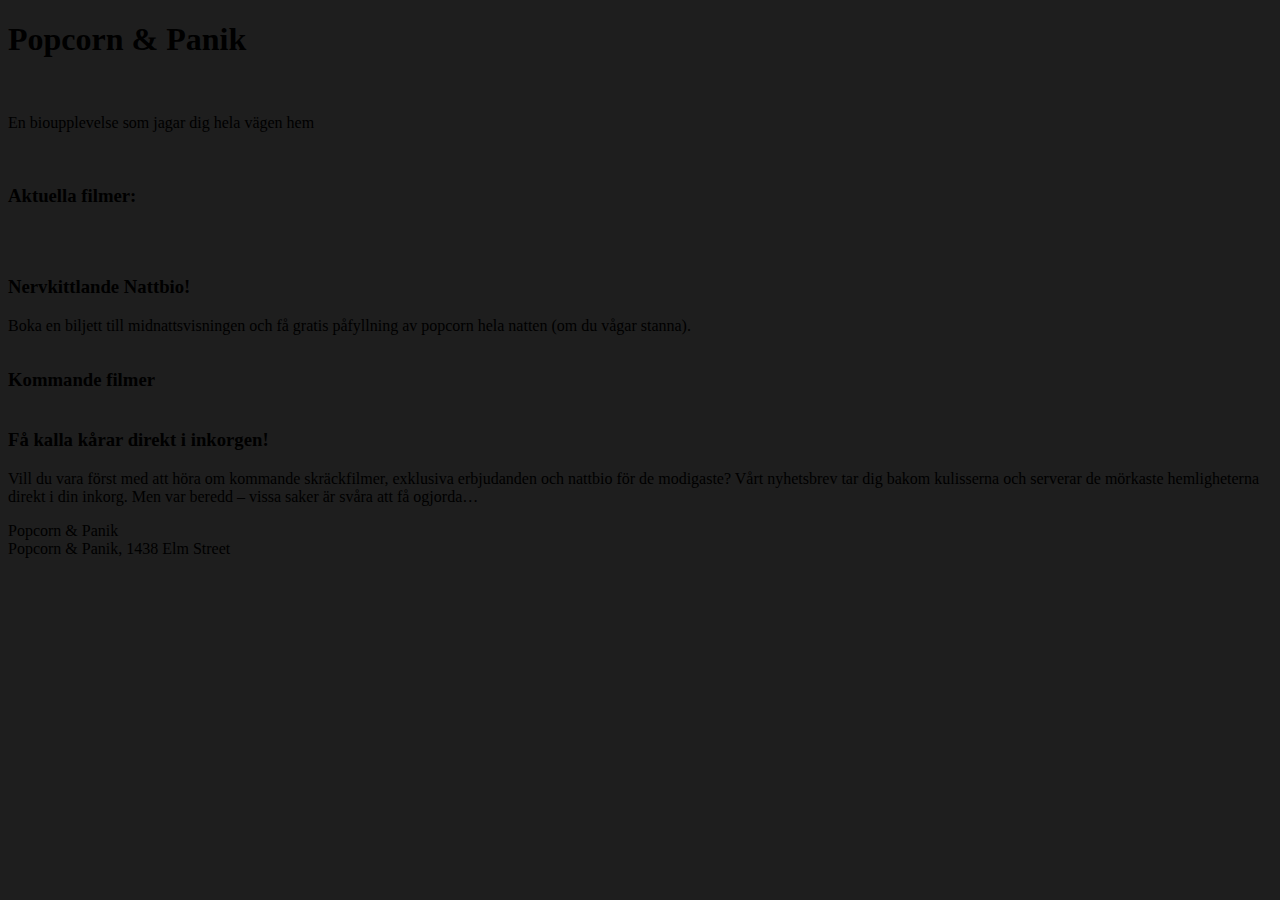
==== index.html @ 7ae0981b "added textcontent and adjusted media queries" ====
<!DOCTYPE html>
<html lang="sv">

<head>
  <meta charset="UTF-8">
  <meta name="viewport" content="width=device-width, initial-scale=1.0">
  <title>Popcorn & Panik</title>
  <link rel="stylesheet" href="styles.css">
</head>

<body>
    
    <!-- Hero container -->
    <header>
        <div class="hero">
            <h1 class="heroTitle">Popcorn & Panik</h1>
            <img src="" alt="" class="heroImage">
            <div class="heroTextContainer">
                <p class="heroText">En bioupplevelse 
                    som jagar dig 
                    hela vägen 
                    hem</p>
                <img src="" alt="" class="heroLogo">
            </div>
        </div>
    </header>

    <!-- Main page content -->
    
    <main class="pageContent"> 

        <!--Aktuella filmer conatiner -->
        <section class="currentMovies">
            <div class="currentMoviesHeaderContainer">
                <h3 class="currentMoviesHeader">Aktuella filmer:</h3>
            </div>
            <div class="currentMoviesContainer">
                <div></div>
                <div></div>
            </div>
        </section>

        <!-- Erbjudande container -->

        <section class="offer">
            <div class ="offerHeaderContainer">
                <h3 class="offerHeader">Nervkittlande Nattbio!</h3>
                <p class="offerText">Boka en biljett till midnattsvisningen och få gratis påfyllning av popcorn hela natten (om du vågar stanna).</p>
            </div>
        </section>

        <!--Kommande filmer container-->

        <section class="upcomingMovies">
            <div class="upcomingMoviesHeaderContainer">
                <h3 class="upcomingMoviesHeader">Kommande filmer</h3>
            </div>
            <div class="upcomingMoviesContainer">
                <div></div>
                <div></div>
            </div>
        </section>

        <!--Nyhetsbrev container-->
        <section class="newsletter">
            <div class="newsletterHeaderContainer">
                <h3 class="newsletterHeader">Få kalla kårar direkt i inkorgen!</h3>
                <p class="newsletterText">Vill du vara först med att höra om kommande skräckfilmer, exklusiva erbjudanden och nattbio för de modigaste? Vårt nyhetsbrev tar dig bakom kulisserna och serverar de mörkaste hemligheterna direkt i din inkorg. 
                    Men var beredd – vissa saker är svåra att få ogjorda…</p>
            </div>
        </section>

    </main>

    <!-- Footer section-->

    <footer>
        <div class="footerTextContainer">
            <div class="footerText">Popcorn & Panik</div>
            <div class="footerAdress">Popcorn & Panik, 1438 Elm Street</div>
        </div>

        <div class="footerLogoContainer">
            <img src="" alt="" class="footerLogo">
        </div>
    </footer>

</body>
</html>
---- styles.css ----
/* Color variables */
:root {
    --boneWhite: #FFFDFB;
    --midnightBlack: #1E1E1E;
    --bloodRed: #B30100;
    --graveyardGreen: #3A4A37;
    --painfulPurple: #4D196D;
}

/* Font face links */
@font-face {
    font-family: 'Special Elite';
    src: url(assets/Special_Elite/SpecialElite-Regular.ttf);
    font-weight: 400; 
}

@font-face {
    font-family: 'Ghastly Panic';
    src: url(assets/ghastly_panic/GhastlyPanic.ttf);
    font-weight: 400;
}

@font-face {
    font-family: 'Nunito Sans';
    src: url(assets/Nunito_Sans/NunitoSans-VariableFont_YTLC,opsz,wdth,wght.ttf);
}

/* Basic styling  */

* {
    box-sizing: border-box;
    background-color: var(--midnightBlack);
}

body {
    font-size: 16px;
}



.currentMoviesContainer {
    display: grid;
    grid-template-columns: repeat(2, 1fr);
    gap: 1rem;
    padding: 1rem;
}

.upcomingMoviesContainer {
    display: grid;
    grid-template-columns: repeat(2, 1fr);
    gap: 1 rem;
    padding: 1 rem;
}

.footer {
    .footer {
        display: flex;
        justify-content: center;
        align-items: center;
      }
}

/* media queries */

@media (min-width: 30rem) {
   .pageContent {
   display: grid;
   grid-template-columns: repeat(2, 1 fr);
   gap: 2 rem;
   }
}

@media (min-width: 48rem) { /* Equivalent to 768px */
    /* Styles for tablets */
}

@media (min-width: 64rem) { /* Equivalent to 1024px */
    /* Styles for desktops */
}
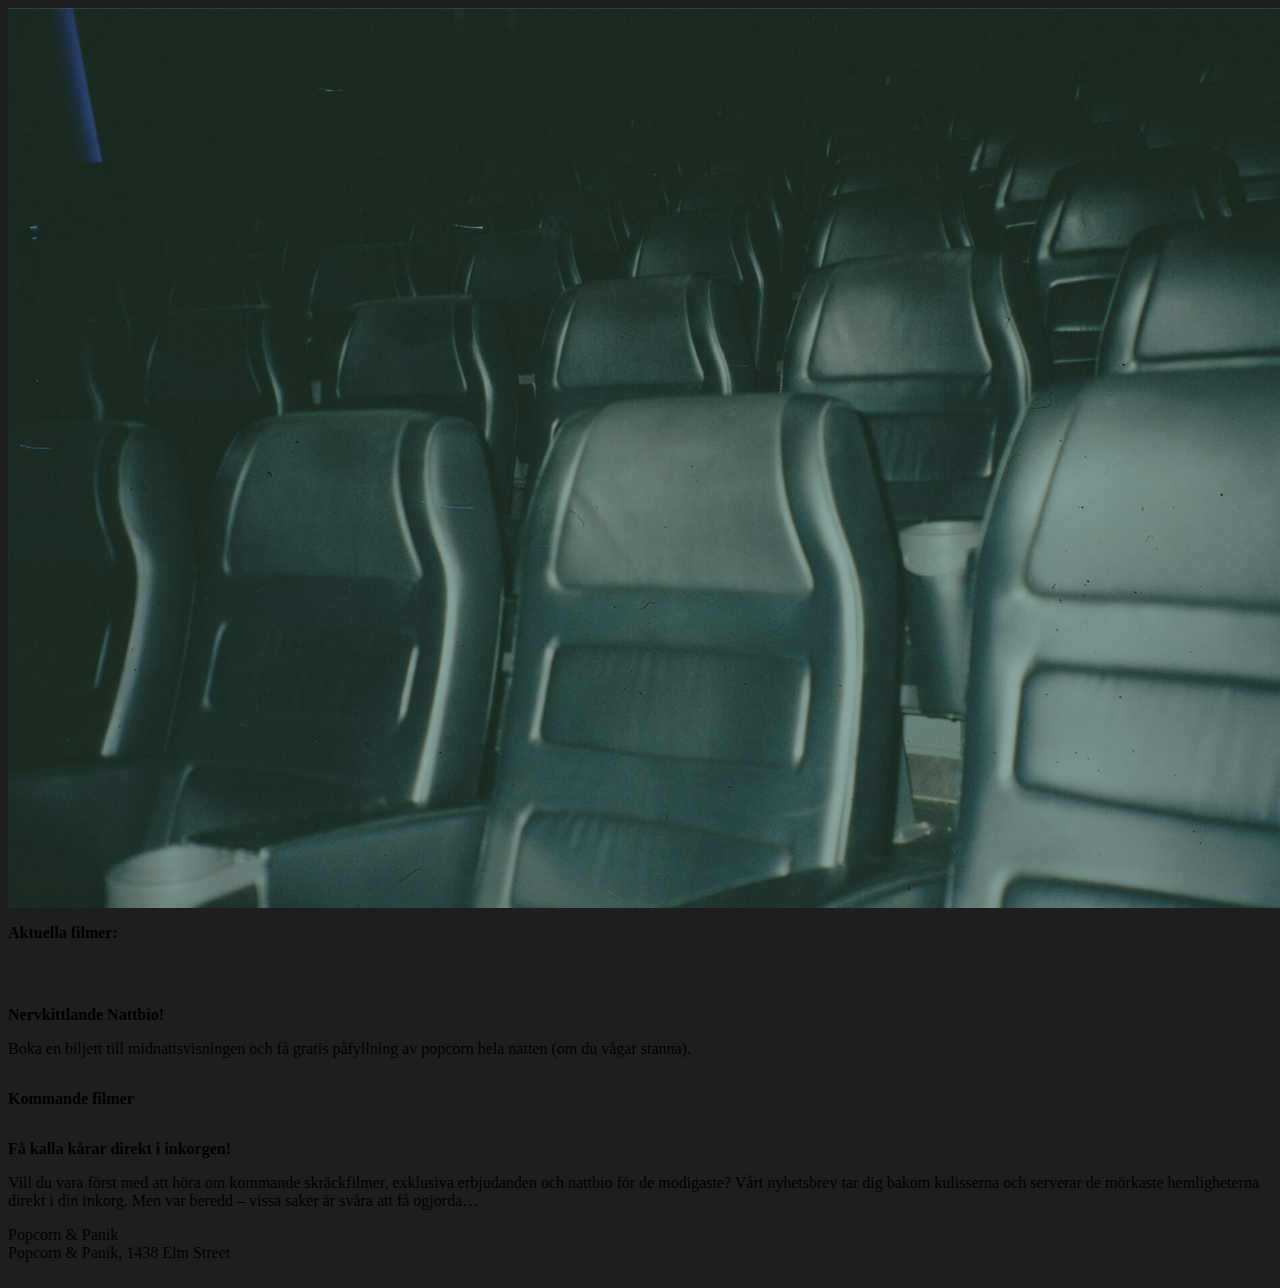
==== commit f2262e4f: "added font and icon files, adjusted color variables and added fontface" ====
--- a/index.html
+++ b/index.html
@@ -14,7 +14,7 @@
     <header>
         <div class="hero">
             <h1 class="heroTitle">Popcorn & Panik</h1>
-            <img src="" alt="" class="heroImage">
+            <img src="assets/images/heroStartPageLarge.jpg" alt="" class="heroImage">
             <div class="heroTextContainer">
                 <p class="heroText">En bioupplevelse 
                     som jagar dig 
--- a/styles.css
+++ b/styles.css
@@ -10,19 +10,19 @@
 /* Font face links */
 @font-face {
     font-family: 'Special Elite';
-    src: url(assets/Special_Elite/SpecialElite-Regular.ttf);
+    src: url(aassets/fonts/Special_Elite/SpecialElite-Regular.ttf);
     font-weight: 400; 
 }
 
 @font-face {
     font-family: 'Ghastly Panic';
-    src: url(assets/ghastly_panic/GhastlyPanic.ttf);
+    src: url(assets/fonts/ghastly_panic/GhastlyPanic.ttf);
     font-weight: 400;
 }
 
 @font-face {
     font-family: 'Nunito Sans';
-    src: url(assets/Nunito_Sans/NunitoSans-VariableFont_YTLC,opsz,wdth,wght.ttf);
+    src: url(assets/fonts/Nunito_Sans/NunitoSans-VariableFont_YTLC,opsz,wdth,wght.ttf);
 }
 
 /* Basic styling  */
@@ -30,12 +30,39 @@
 * {
     box-sizing: border-box;
     background-color: var(--midnightBlack);
-}
-
-body {
     font-size: 16px;
 }
 
+/* body {
+    font-size: 16px;
+} */
+
+/* Hero styling */
+
+.hero {
+    position: relative;
+    width: 100vw;
+    height: 100vh;
+    overflow: hidden;
+ }
+
+.heroTitle {
+    font-family: 'Ghastly Panic';
+    font-size: clamp(96px, 10vw + 40px, 248px);
+    color: var(--bloodRed);
+    font-weight: lighter;
+    text-align: center;
+}
+
+.heroImage {
+    position: absolute;
+    top: 50%;
+    left: 50%;
+    width: 100%;
+    height: 100%;
+    object-fit: cover;
+    transform: translate(-50%, -50%);
+ }
 
 
 .currentMoviesContainer {
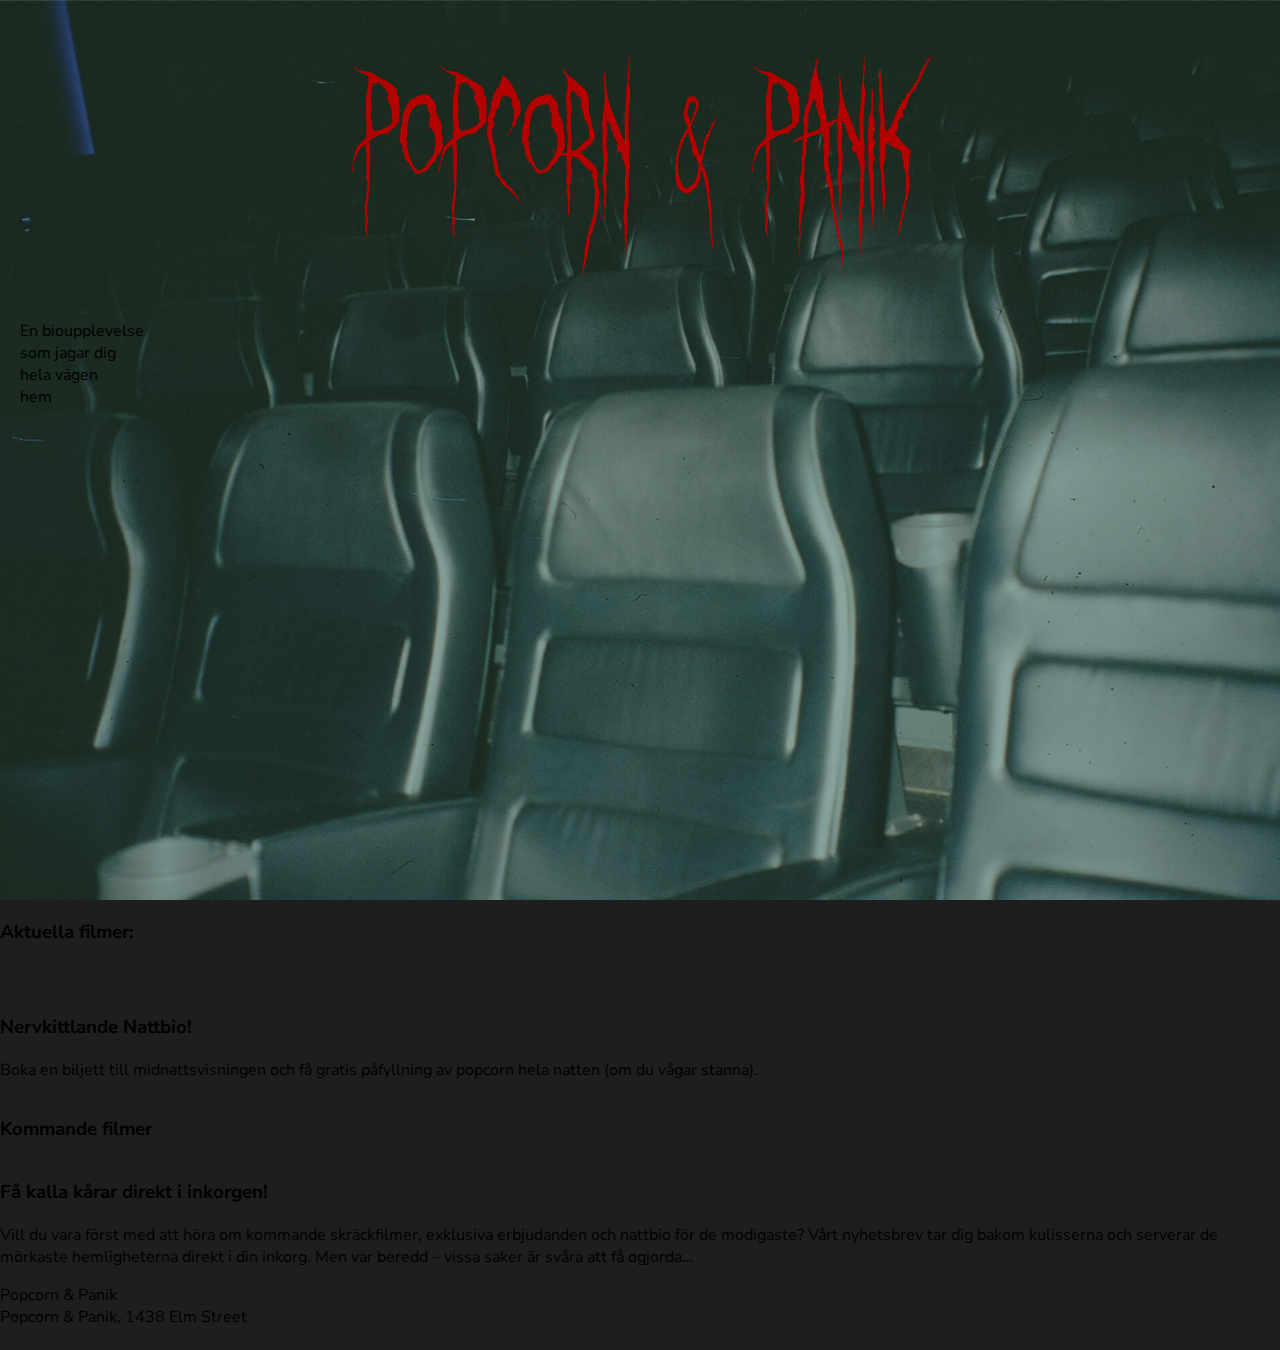
==== commit 509c0796: "attemted fix for background image" ====
--- a/index.html
+++ b/index.html
@@ -11,19 +11,17 @@
 <body>
     
     <!-- Hero container -->
-    <header>
-        <div class="hero">
-            <h1 class="heroTitle">Popcorn & Panik</h1>
-            <img src="assets/images/heroStartPageLarge.jpg" alt="" class="heroImage">
-            <div class="heroTextContainer">
-                <p class="heroText">En bioupplevelse 
-                    som jagar dig 
-                    hela vägen 
-                    hem</p>
-                <img src="" alt="" class="heroLogo">
-            </div>
+
+    <header class="hero">
+        <h1 class="heroTitle">Popcorn & Panik</h1>
+        <div class="heroText">
+            En bioupplevelse <br>
+            som jagar dig <br>
+            hela vägen <br>
+            hem
         </div>
     </header>
+
 
     <!-- Main page content -->
     
--- a/styles.css
+++ b/styles.css
@@ -29,40 +29,47 @@
 
 * {
     box-sizing: border-box;
-    background-color: var(--midnightBlack);
-    font-size: 16px;
+    /* font-size: 16px; */
 }
 
-/* body {
-    font-size: 16px;
-} */
+body {
+    margin: 0;
+    padding: 0;
+    background-color: var(--midnightBlack);
+    font-family: 'Nunito Sans';
+}
 
 /* Hero styling */
+.hero {
+    position: relative; /* Ensures child elements can be positioned absolutely */
+    width: 100%; /* Full width of the viewport */
+    height: 100vh; /* Full height of the viewport */
+    background-image: url('/assets/images/heroStartPageLarge.jpg'); /* hero image */
+    background-size: cover; /* Scale the image to cover the container */
+    background-position: center; /* Center the image */
+}
 
-.hero {
-    position: relative;
-    width: 100vw;
-    height: 100vh;
-    overflow: hidden;
- }
-
+/* Hero title styling */
 .heroTitle {
-    font-family: 'Ghastly Panic';
+    font-family: 'Ghastly Panic'; /* Your custom font */
     font-size: clamp(96px, 10vw + 40px, 248px);
     color: var(--bloodRed);
     font-weight: lighter;
-    text-align: center;
+    text-align: center; /* Center-align text */
+    margin: 0; /* Remove default margin */
+    padding: 0; /* Remove default padding */
+    position: relative;
+    top: 40px;
 }
 
-.heroImage {
-    position: absolute;
-    top: 50%;
-    left: 50%;
-    width: 100%;
-    height: 100%;
-    object-fit: cover;
-    transform: translate(-50%, -50%);
- }
+.heroText {
+    position: relative;
+    top: 80px;
+    left: 20px;
+}
+
+
+/* Main content */
 
 
 .currentMoviesContainer {
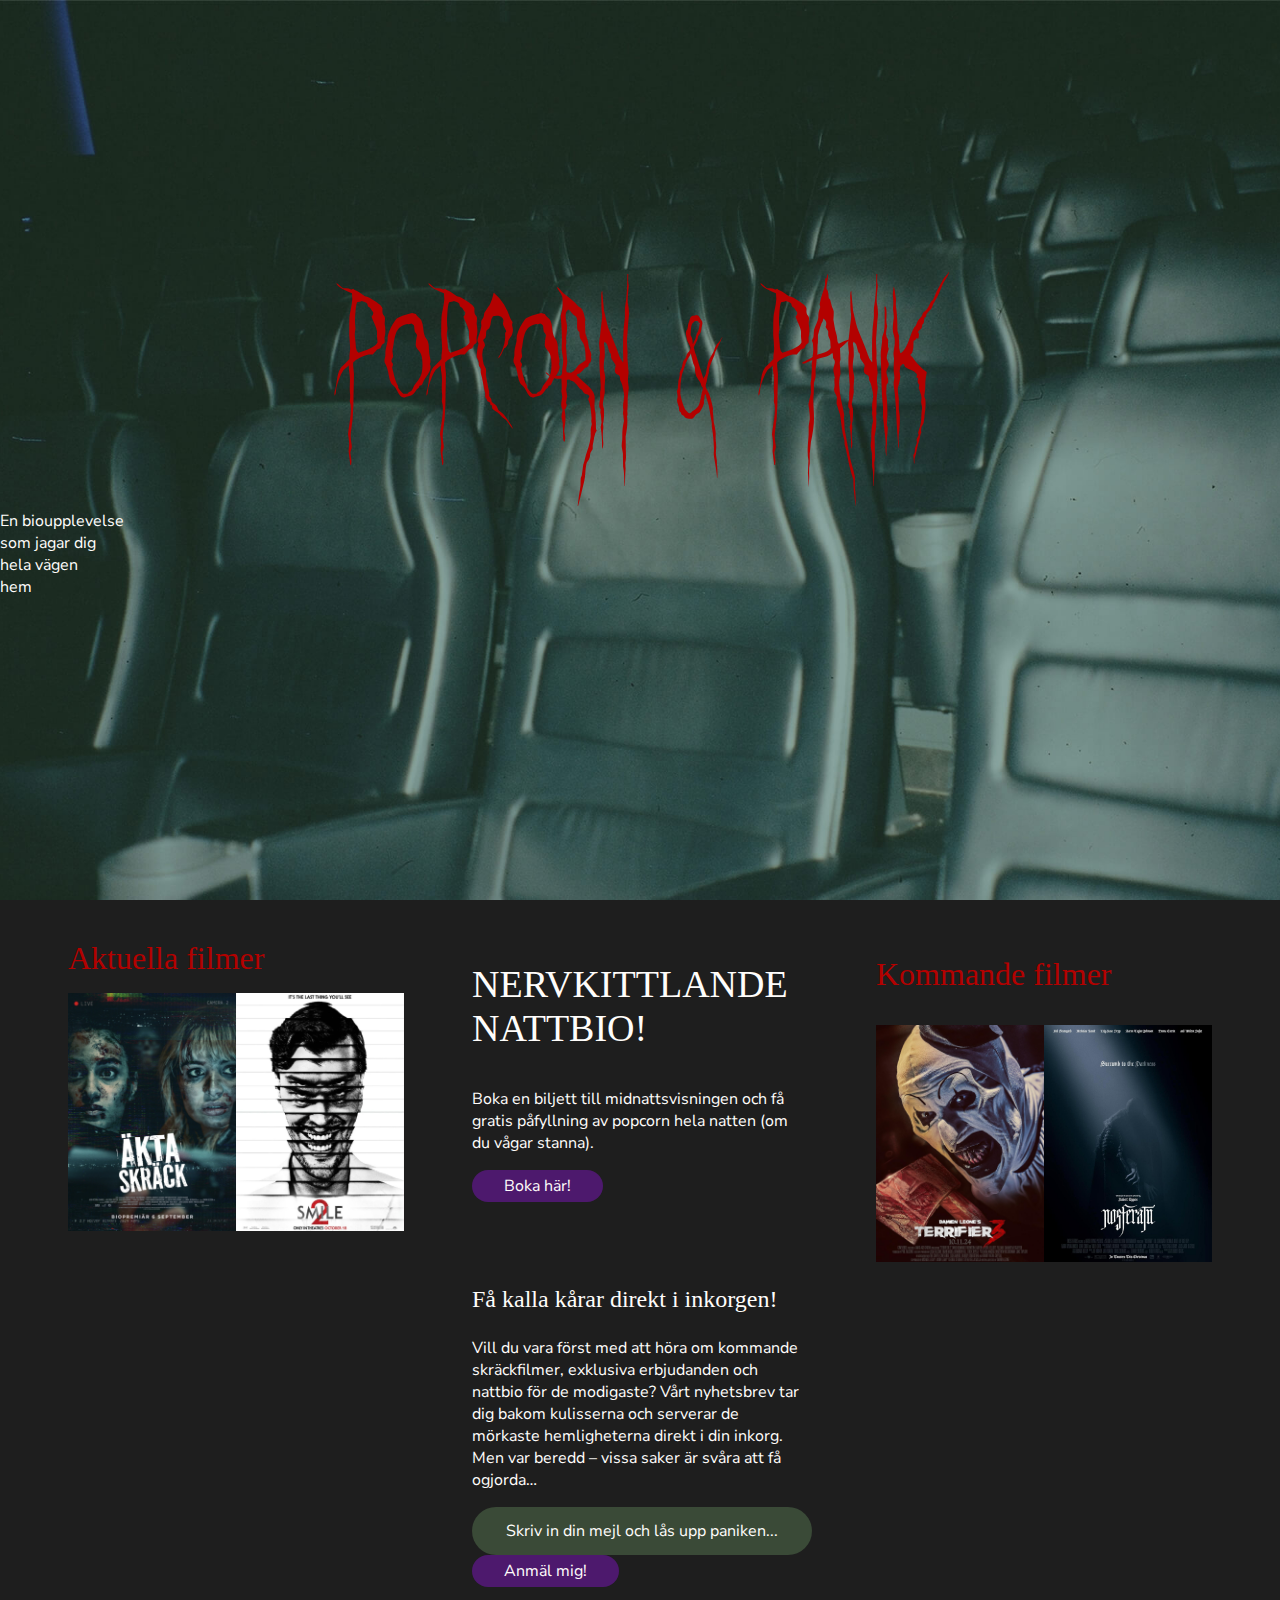
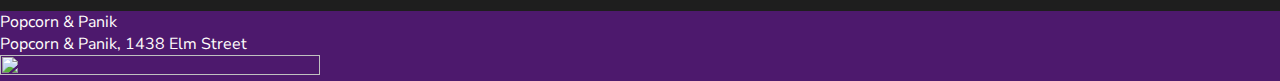
==== commit f3ee553d: "added pictures text content, styled buttons and applied flexbox" ====
--- a/index.html
+++ b/index.html
@@ -29,43 +29,40 @@
 
         <!--Aktuella filmer conatiner -->
         <section class="currentMovies">
-            <div class="currentMoviesHeaderContainer">
-                <h3 class="currentMoviesHeader">Aktuella filmer:</h3>
-            </div>
+            <h3 class="currentMoviesHeader">Aktuella filmer</h3>
             <div class="currentMoviesContainer">
-                <div></div>
-                <div></div>
+                <img src="assets/images/currentMovie1.jpg" alt="">
+                <img src="assets/images/currentMovie2.jpg" alt="">
             </div>
         </section>
 
         <!-- Erbjudande container -->
 
-        <section class="offer">
-            <div class ="offerHeaderContainer">
+        <section class="offerContainer">
                 <h3 class="offerHeader">Nervkittlande Nattbio!</h3>
                 <p class="offerText">Boka en biljett till midnattsvisningen och få gratis påfyllning av popcorn hela natten (om du vågar stanna).</p>
-            </div>
+                <a class="button">Boka här!</a>
         </section>
 
         <!--Kommande filmer container-->
 
         <section class="upcomingMovies">
-            <div class="upcomingMoviesHeaderContainer">
-                <h3 class="upcomingMoviesHeader">Kommande filmer</h3>
-            </div>
+            <h3 class="upcomingMoviesHeader">Kommande filmer</h3>
             <div class="upcomingMoviesContainer">
-                <div></div>
-                <div></div>
+                <img src="/assets/images/upcoming1.jpg" alt="Filmaffisch för Terrifier 3 med en skrämmande clown med vassa tänder, vit ansiktsmålning och intensiva ögon. Han håller ett blodigt vapen.">
+                <img src="/assets/images/upcoming2.jpg" alt="Filmaffisch för Nosferatu med en mörk och dimmig bakgrund. En mystisk gestalt i en svart mantel sträcker ut en benig hand. Texten 'Succumb to the Darkness' och titeln i gotisk stil skapar en kuslig och ödesmättad stämning.">
             </div>
         </section>
 
         <!--Nyhetsbrev container-->
         <section class="newsletter">
-            <div class="newsletterHeaderContainer">
+            <form>
                 <h3 class="newsletterHeader">Få kalla kårar direkt i inkorgen!</h3>
                 <p class="newsletterText">Vill du vara först med att höra om kommande skräckfilmer, exklusiva erbjudanden och nattbio för de modigaste? Vårt nyhetsbrev tar dig bakom kulisserna och serverar de mörkaste hemligheterna direkt i din inkorg. 
-                    Men var beredd – vissa saker är svåra att få ogjorda…</p>
-            </div>
+                        Men var beredd – vissa saker är svåra att få ogjorda…</p>
+                <input type="email" name="email" class="newsletterInput" placeholder="Skriv in din mejl och lås upp paniken..."> <br>
+                <a class="button">Anmäl mig!</a>
+            </form>
         </section>
 
     </main>
@@ -73,11 +70,8 @@
     <!-- Footer section-->
 
     <footer>
-        <div class="footerTextContainer">
-            <div class="footerText">Popcorn & Panik</div>
-            <div class="footerAdress">Popcorn & Panik, 1438 Elm Street</div>
-        </div>
-
+        <div class="footerText">Popcorn & Panik</div>
+        <div class="footerAdress">Popcorn & Panik, 1438 Elm Street</div>
         <div class="footerLogoContainer">
             <img src="" alt="" class="footerLogo">
         </div>
--- a/styles.css
+++ b/styles.css
@@ -35,44 +35,116 @@
 body {
     margin: 0;
     padding: 0;
-    background-color: var(--midnightBlack);
+    background-color: var(--painfulPurple);
+    color: var(--boneWhite);
     font-family: 'Nunito Sans';
 }
 
 /* Hero styling */
+
 .hero {
     position: relative; /* Ensures child elements can be positioned absolutely */
     width: 100%; /* Full width of the viewport */
-    height: 100vh; /* Full height of the viewport */
+    /*height: 50vh; /* Full height of the viewport */
     background-image: url('/assets/images/heroStartPageLarge.jpg'); /* hero image */
     background-size: cover; /* Scale the image to cover the container */
     background-position: center; /* Center the image */
-}
-
-/* Hero title styling */
+    margin: 0;
+    padding: 0;
+    height: calc(100vw * 9 / 16);
+}
+
 .heroTitle {
-    font-family: 'Ghastly Panic'; /* Your custom font */
-    font-size: clamp(96px, 10vw + 40px, 248px);
+    font-family: 'Ghastly Panic';
+    font-weight: lighter;
+    font-size: clamp(84px, 10vw + 50px, 248px);
     color: var(--bloodRed);
-    font-weight: lighter;
-    text-align: center; /* Center-align text */
+    text-align: center;
     margin: 0; /* Remove default margin */
-    padding: 0; /* Remove default padding */
-    position: relative;
-    top: 40px;
-}
-
-.heroText {
-    position: relative;
-    top: 80px;
-    left: 20px;
-}
-
+    padding: 20% 0 0 0; /* Remove default padding */
+}
 
 /* Main content */
 
-
-.currentMoviesContainer {
+main {
+    background-color: var(--midnightBlack);
+    padding: 1.5rem 0 1.5rem 0;
+    display: flex;
+    flex-direction: row;
+    flex-wrap: wrap;
+    justify-content: space-evenly;
+    
+}
+
+section {
+    width: 21rem;
+    height: auto;
+    box-sizing: border-box;
+}
+
+h3 {
+    font-family: 'Special Elite';
+    font-weight: 300;
+}
+
+img {
+    width: 50%;
+    height: 50%;
+}
+
+/* Current Movies styling */
+
+.currentMoviesHeader {
+    color: var(--bloodRed);
+    font-size: 2rem;
+    margin: 0;
+    padding: 1rem 0 1rem 0;
+}
+
+.currentMoviesContainer, .upcomingMoviesContainer {
+    display: flex;
+    justify-content: space-evenly;
+}
+
+/* Offer styling */
+
+.offerHeader {
+    font-size: 2.375rem;
+    text-transform: uppercase;
+}
+
+/* Upcoming Movies styling */
+
+.upcomingMoviesHeader {
+    color: var(--bloodRed);
+    font-size: 2rem;
+}
+
+/* Newsletter styling */
+
+
+.newsletterHeader {
+    font-size: 1.5rem;
+}
+
+.newsletterInput {
+    border-radius: 1.5rem;
+    background-color: var(--graveyardGreen);
+    width: 21.25rem;
+    height: 3rem;
+    border: none;
+    text-align: center;
+    font-family: 'Nunito Sans';
+    font-size: 1rem;
+    color: #FFF !important;
+}
+
+.newsletterInput::placeholder{
+    color: var(--boneWhite);
+}
+
+
+/* .currentMoviesContainer {
     display: grid;
     grid-template-columns: repeat(2, 1fr);
     gap: 1rem;
@@ -84,31 +156,62 @@
     grid-template-columns: repeat(2, 1fr);
     gap: 1 rem;
     padding: 1 rem;
-}
-
-.footer {
-    .footer {
-        display: flex;
-        justify-content: center;
-        align-items: center;
-      }
+} */
+
+/* Button styling */
+
+.button {
+    background-color: var(--painfulPurple);
+    color: var(--boneWhite);
+    border-radius: 25px;
+    height: 2rem;
+    width: auto;
+    padding: 0.5rem 2rem;
+    border: none;
+    display: inline-flex;
+    justify-content: center;
+    align-items: center;
+    gap: 10px;
+    font-size: 1rem;
+    line-height: normal;
+}
+
+.button:hover {
+    background-color: var(--boneWhite);
+    color: var(--midnightBlack);
+}
+
+.button:visited {
+    background-color: var(--graveyardGreen);
+}
+
+/* Footer styling */
+
+footer {
+    background-color: var(--painfulPurple);
 }
 
 /* media queries */
 
 @media (min-width: 30rem) {
-   .pageContent {
+   /* .pageContent {
    display: grid;
    grid-template-columns: repeat(2, 1 fr);
-   gap: 2 rem;
+   gap: 2 rem; */
    }
-}
-
-@media (min-width: 48rem) { /* Equivalent to 768px */
-    /* Styles for tablets */
-}
+
+@media (min-width: 768px) {
+    .hero {
+      height: 100vh; /* Fullscreen for larger screens */
+    }
+  }
 
 @media (min-width: 64rem) { /* Equivalent to 1024px */
-    /* Styles for desktops */
-}
-
+    .hero {
+        height: 100vh; /* Fullscreen for larger screens */
+      }
+}
+
+
+
+
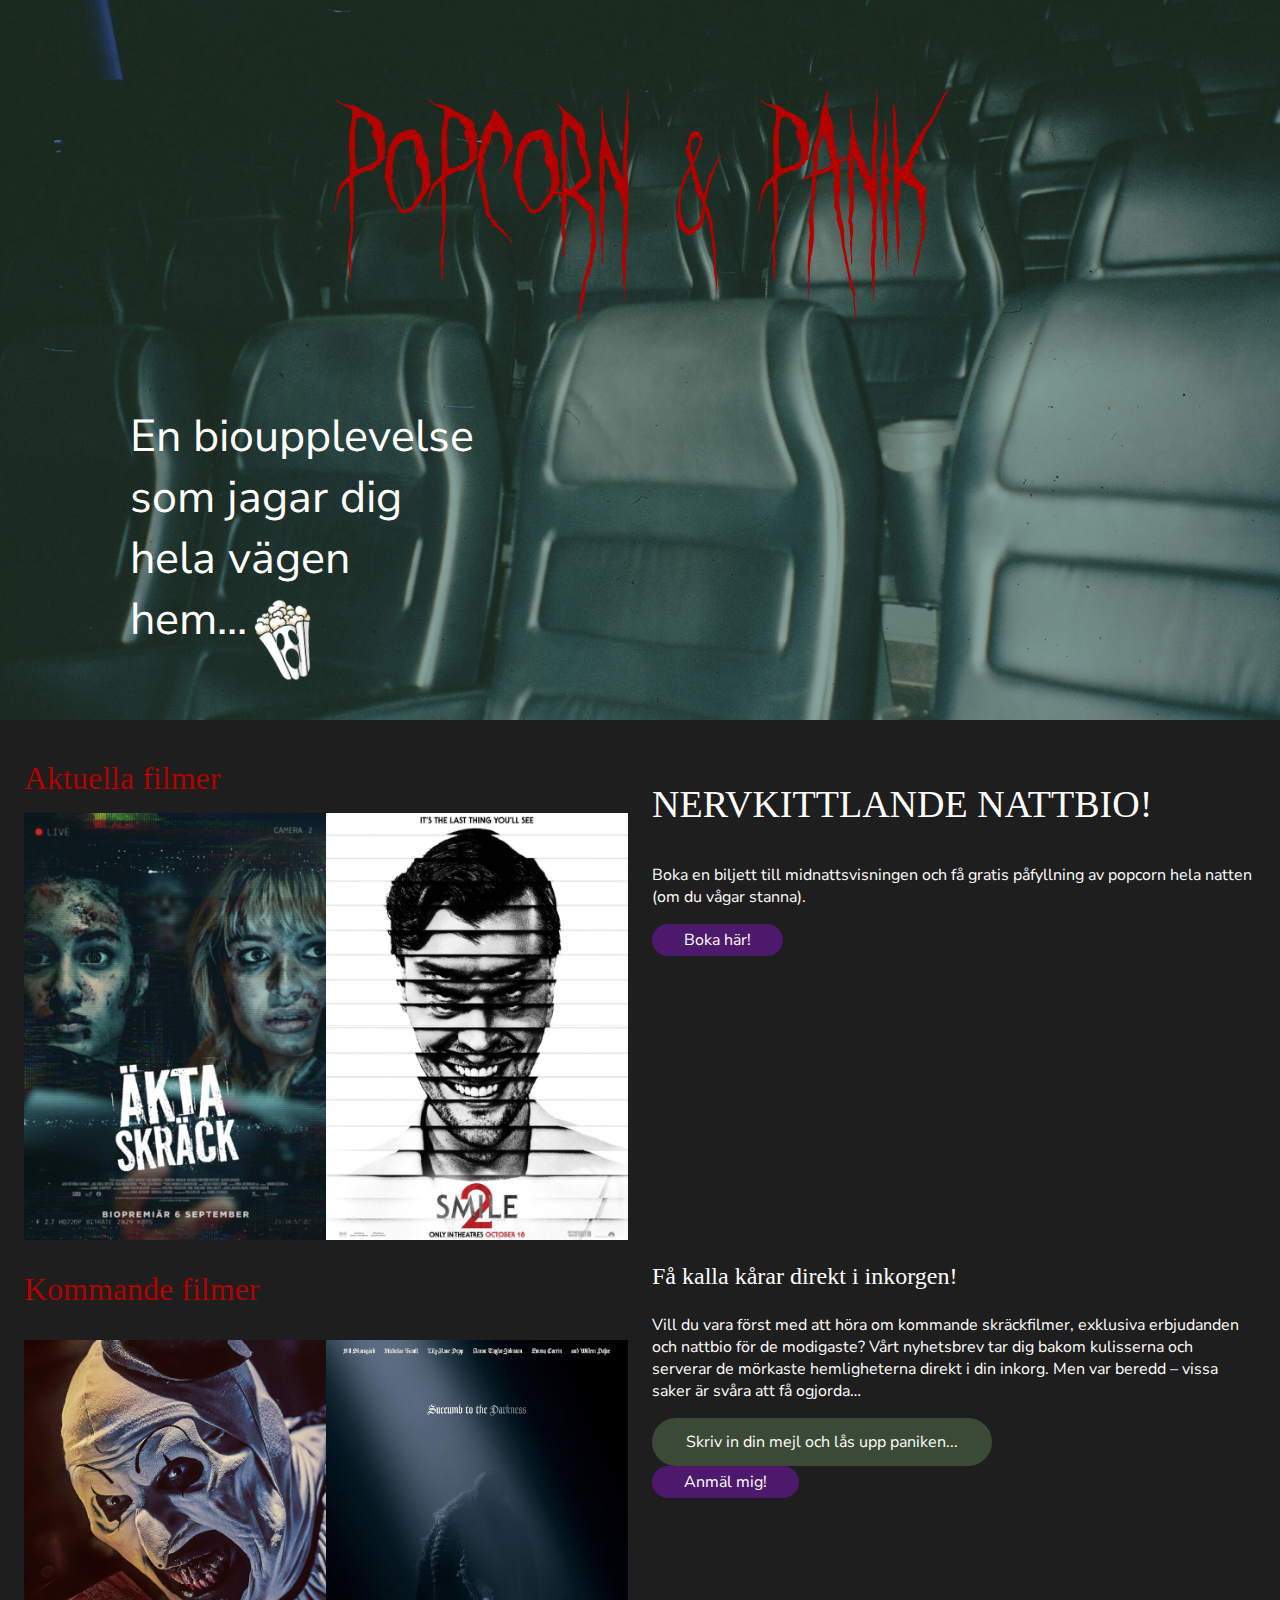
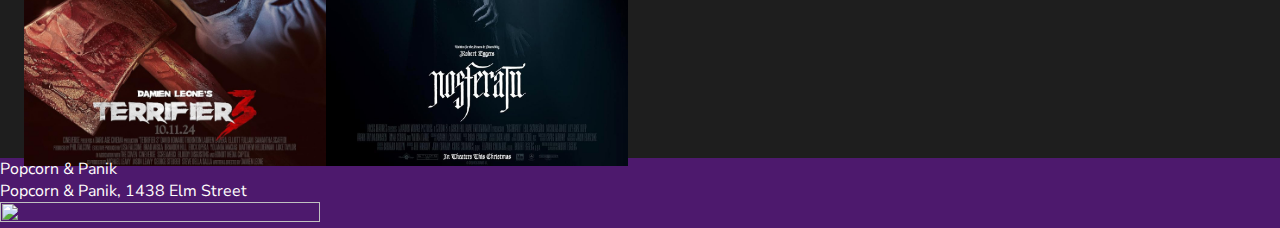
==== commit b2b6c2b7: "adjusted hero styles" ====
--- a/index.html
+++ b/index.html
@@ -18,7 +18,9 @@
             En bioupplevelse <br>
             som jagar dig <br>
             hela vägen <br>
-            hem
+            hem...
+
+            <img src="/assets/images/heroLogoBig.png" alt="" class="heroLogo">
         </div>
     </header>
 
--- a/styles.css
+++ b/styles.css
@@ -29,7 +29,7 @@
 
 * {
     box-sizing: border-box;
-    /* font-size: 16px; */
+    font-size: 16px;
 }
 
 body {
@@ -43,25 +43,39 @@
 /* Hero styling */
 
 .hero {
-    position: relative; /* Ensures child elements can be positioned absolutely */
-    width: 100%; /* Full width of the viewport */
-    /*height: 50vh; /* Full height of the viewport */
-    background-image: url('/assets/images/heroStartPageLarge.jpg'); /* hero image */
-    background-size: cover; /* Scale the image to cover the container */
-    background-position: center; /* Center the image */
+    /* position: relative;  */
+    width: 100%; 
+    height: 45rem;
+    background-image: url('/assets/images/heroStartPageLarge.jpg'); 
+    background-size: cover; 
+    background-position: center; 
     margin: 0;
     padding: 0;
-    height: calc(100vw * 9 / 16);
 }
 
 .heroTitle {
     font-family: 'Ghastly Panic';
     font-weight: lighter;
-    font-size: clamp(84px, 10vw + 50px, 248px);
+    font-size: clamp(5.25rem, 10vw + 3.125rem, 15.5rem);
     color: var(--bloodRed);
     text-align: center;
     margin: 0; /* Remove default margin */
-    padding: 20% 0 0 0; /* Remove default padding */
+    padding: 4.5rem 0 0 0; 
+}
+
+.heroText {
+    font-size: clamp(1.5rem, 3.5vw, 3rem);
+    position: relative;
+    left: 130px;
+    top: 80px;
+}
+
+.heroLogo {
+    position: absolute;
+    width: 82.848px;
+    height: 102.937px;
+    transform: rotate(-6.189deg);
+
 }
 
 /* Main content */
@@ -73,18 +87,19 @@
     flex-direction: row;
     flex-wrap: wrap;
     justify-content: space-evenly;
-    
+    height: auto;
 }
 
 section {
-    width: 21rem;
-    height: auto;
+    width: 604px;
+    height: 495px;
     box-sizing: border-box;
 }
 
 h3 {
     font-family: 'Special Elite';
     font-weight: 300;
+    font-size: 48px;
 }
 
 img {
@@ -144,19 +159,7 @@
 }
 
 
-/* .currentMoviesContainer {
-    display: grid;
-    grid-template-columns: repeat(2, 1fr);
-    gap: 1rem;
-    padding: 1rem;
-}
-
-.upcomingMoviesContainer {
-    display: grid;
-    grid-template-columns: repeat(2, 1fr);
-    gap: 1 rem;
-    padding: 1 rem;
-} */
+
 
 /* Button styling */
 
@@ -171,7 +174,7 @@
     display: inline-flex;
     justify-content: center;
     align-items: center;
-    gap: 10px;
+    gap: 0.625rem;
     font-size: 1rem;
     line-height: normal;
 }
@@ -193,25 +196,38 @@
 
 /* media queries */
 
-@media (min-width: 30rem) {
-   /* .pageContent {
-   display: grid;
-   grid-template-columns: repeat(2, 1 fr);
-   gap: 2 rem; */
-   }
-
-@media (min-width: 768px) {
+@media (max-width: 480px) { /* ANVÄND INTE REM HÄR */
+}
+
+@media (max-width: 768px) {
     .hero {
-      height: 100vh; /* Fullscreen for larger screens */
-    }
-  }
-
-@media (min-width: 64rem) { /* Equivalent to 1024px */
-    .hero {
-        height: 100vh; /* Fullscreen for larger screens */
-      }
-}
-
-
-
-
+        background-image: url('/assets/images/heroStartPageSmall.jpg');
+        height: 375px;
+    }
+    .heroText {
+        left: 25px;
+        top: 40px;
+    }
+    .heroLogo {
+        width: 30.491px;
+        height: 36.481px;
+        transform: rotate(-6.094deg);
+    }
+    
+    section {
+        width: 390px;
+        height: 312.807px;
+    }
+
+    h3 {
+        
+    }
+}
+
+@media (min-width: 1024rem) { /* Equivalent to 1024px */
+    
+}
+
+
+
+
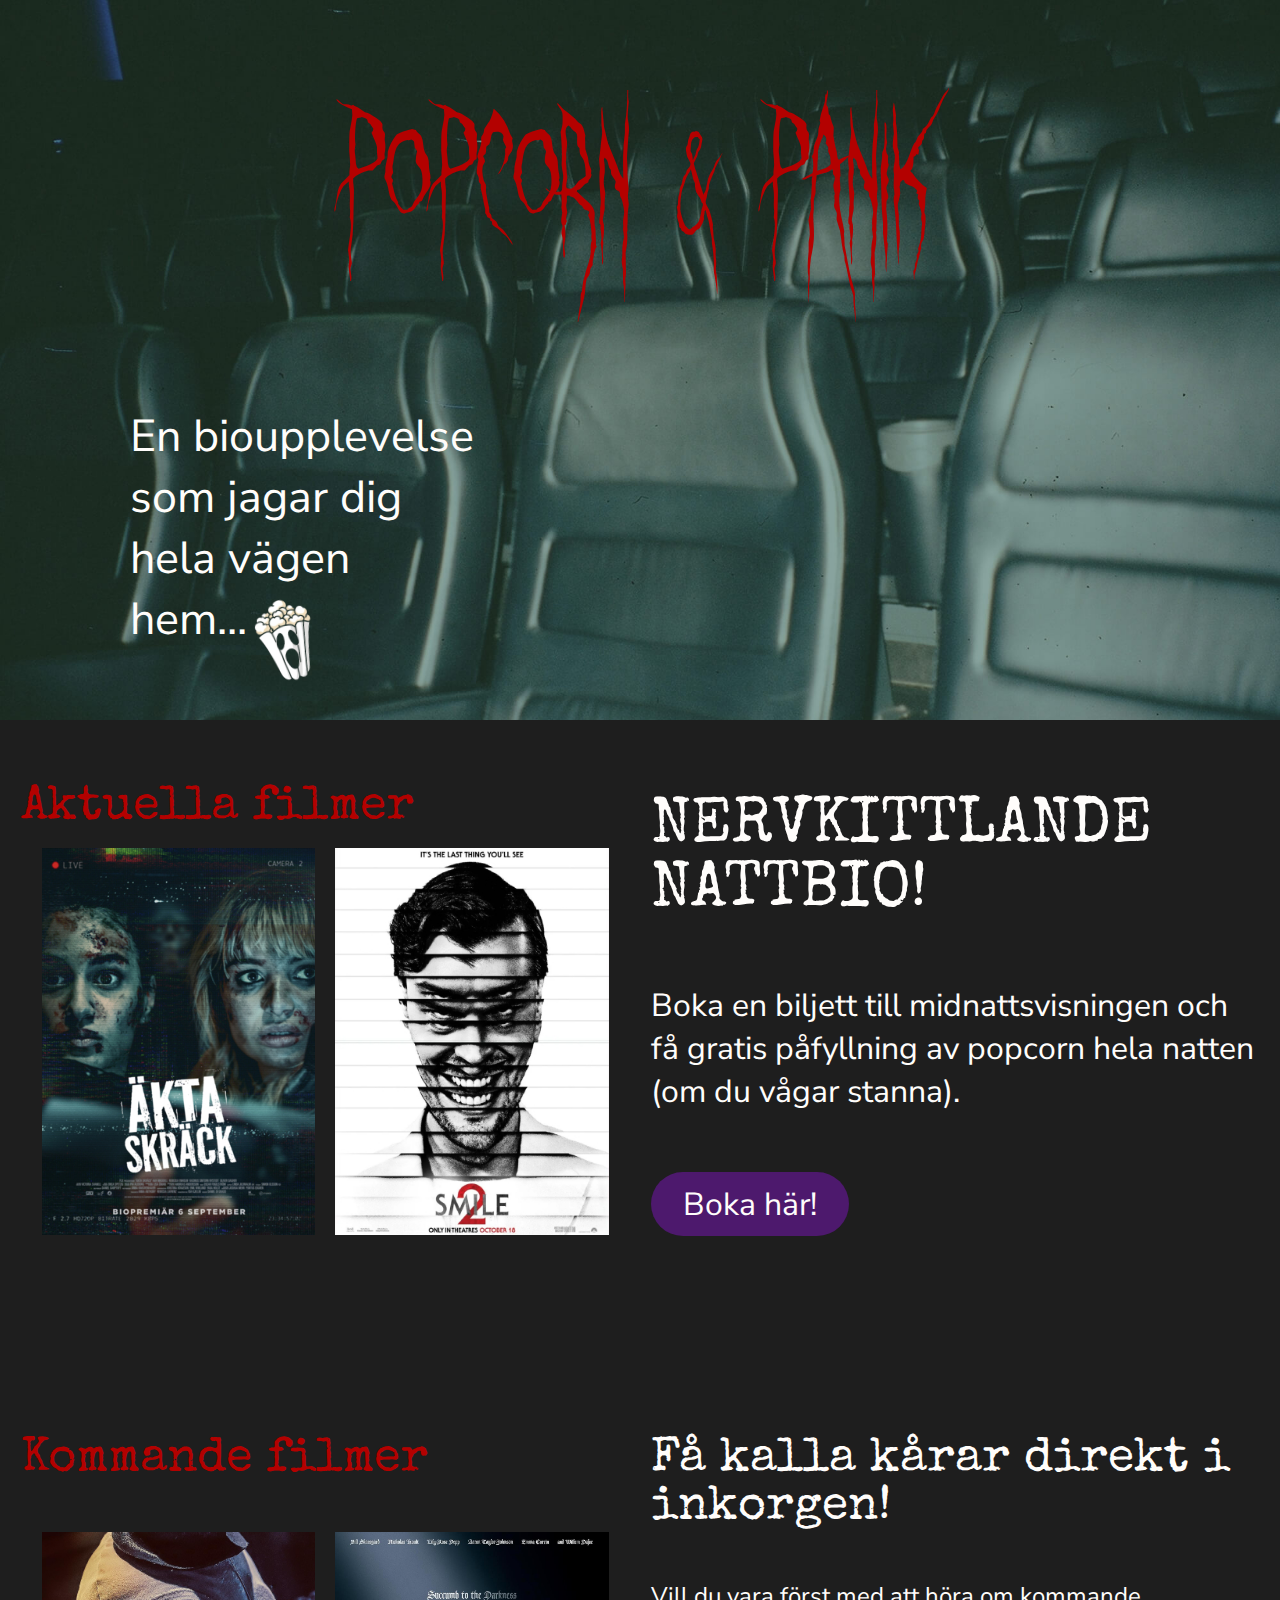
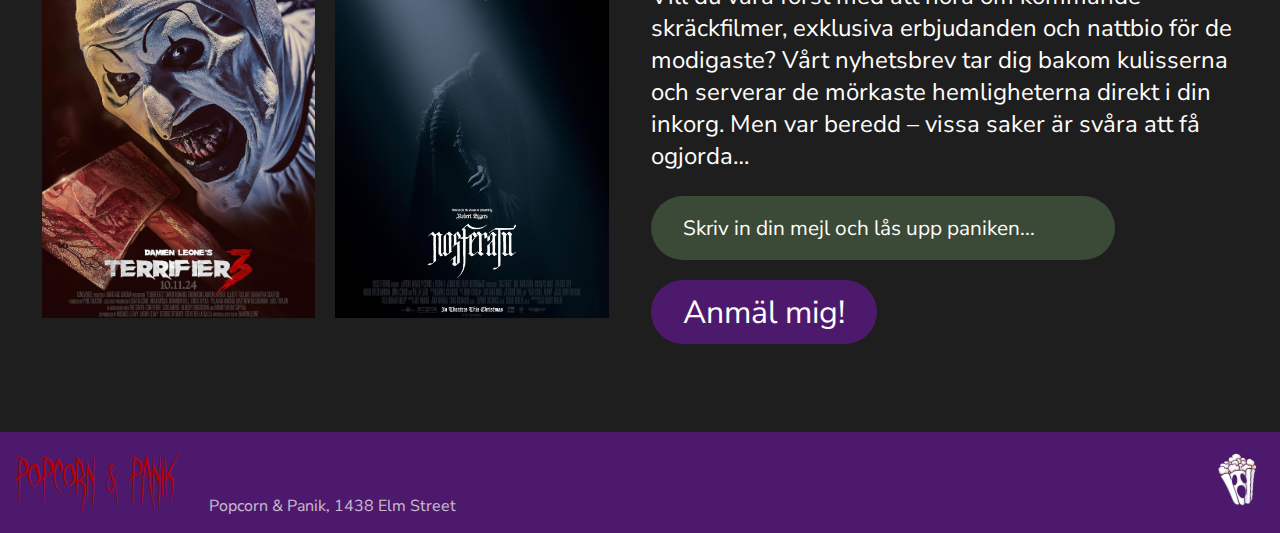
==== commit 872d7a19: "finished styling content for main page" ====
--- a/index.html
+++ b/index.html
@@ -72,10 +72,12 @@
     <!-- Footer section-->
 
     <footer>
-        <div class="footerText">Popcorn & Panik</div>
-        <div class="footerAdress">Popcorn & Panik, 1438 Elm Street</div>
+        <div class="footerTextContainer">
+            <div class="footerText">Popcorn & Panik</div>
+            <div class="footerAdress">Popcorn & Panik, 1438 Elm Street</div>
+        </div>
         <div class="footerLogoContainer">
-            <img src="" alt="" class="footerLogo">
+            <img src="/assets/images/popcornPanicLogo.png" alt="" class="footerLogo">
         </div>
     </footer>
 
--- a/styles.css
+++ b/styles.css
@@ -10,7 +10,7 @@
 /* Font face links */
 @font-face {
     font-family: 'Special Elite';
-    src: url(aassets/fonts/Special_Elite/SpecialElite-Regular.ttf);
+    src: url(assets/fonts/Special_Elite/SpecialElite-Regular.ttf);
     font-weight: 400; 
 }
 
@@ -82,36 +82,35 @@
 
 main {
     background-color: var(--midnightBlack);
-    padding: 1.5rem 0 1.5rem 0;
+    padding: 3rem 0 1.5rem 0;
     display: flex;
     flex-direction: row;
     flex-wrap: wrap;
     justify-content: space-evenly;
-    height: auto;
+    height: 82rem;
 }
 
 section {
-    width: 604px;
-    height: 495px;
+    width: 38rem;
+    height: 31rem;
     box-sizing: border-box;
 }
 
 h3 {
     font-family: 'Special Elite';
     font-weight: 300;
-    font-size: 48px;
+    font-size: 3rem;
 }
 
 img {
-    width: 50%;
-    height: 50%;
+    width: 45%;
 }
 
 /* Current Movies styling */
 
 .currentMoviesHeader {
     color: var(--bloodRed);
-    font-size: 2rem;
+    font-size: 3rem;
     margin: 0;
     padding: 1rem 0 1rem 0;
 }
@@ -123,35 +122,53 @@
 
 /* Offer styling */
 
+.offerContainer {
+    display: flex;
+    flex-direction: column;
+    justify-content: space-evenly;
+    align-items: flex-start;
+}
+
 .offerHeader {
-    font-size: 2.375rem;
+    font-size: 4rem;
     text-transform: uppercase;
+    margin: 0;
+}
+
+.offerText {
+    font-size: 2rem;
 }
 
 /* Upcoming Movies styling */
 
 .upcomingMoviesHeader {
     color: var(--bloodRed);
-    font-size: 2rem;
+    font-size: 3rem;
 }
 
 /* Newsletter styling */
 
 
 .newsletterHeader {
+    font-size: 3rem;
+}
+
+.newsletterText {
     font-size: 1.5rem;
 }
 
 .newsletterInput {
-    border-radius: 1.5rem;
+    border-radius: 2rem;
     background-color: var(--graveyardGreen);
-    width: 21.25rem;
-    height: 3rem;
+    width: 29rem;
+    height: 4rem;
     border: none;
-    text-align: center;
+    text-align: left;
+    padding-left: 2rem;
     font-family: 'Nunito Sans';
-    font-size: 1rem;
+    font-size: 1.3rem;
     color: #FFF !important;
+    margin-bottom: 20px;
 }
 
 .newsletterInput::placeholder{
@@ -166,8 +183,8 @@
 .button {
     background-color: var(--painfulPurple);
     color: var(--boneWhite);
-    border-radius: 25px;
-    height: 2rem;
+    border-radius: 2rem;
+    height: 4rem;
     width: auto;
     padding: 0.5rem 2rem;
     border: none;
@@ -175,8 +192,7 @@
     justify-content: center;
     align-items: center;
     gap: 0.625rem;
-    font-size: 1rem;
-    line-height: normal;
+    font-size: 2rem;
 }
 
 .button:hover {
@@ -192,6 +208,33 @@
 
 footer {
     background-color: var(--painfulPurple);
+    display: flex;
+    flex-direction: row;
+    justify-content: space-between;
+    align-items: center;
+    padding: 1rem;
+}
+
+.footerTextContainer {
+    display: flex;
+    align-items: flex-end;
+    gap: 2rem;
+}
+
+.footerText {
+    font-family: 'Ghastly Panic';
+    color: var(--bloodRed);
+    font-size: 3rem;
+}
+
+.footerAdress {
+    opacity: 0.7;
+}
+
+.footerLogo {
+    width: 47.917px;
+    height: 59.537px;
+    transform: rotate(-6.189deg);
 }
 
 /* media queries */
@@ -199,7 +242,7 @@
 @media (max-width: 480px) { /* ANVÄND INTE REM HÄR */
 }
 
-@media (max-width: 768px) {
+@media (max-width: 768px) { /* ANVÄND INTE REM HÄR */
     .hero {
         background-image: url('/assets/images/heroStartPageSmall.jpg');
         height: 375px;
@@ -209,25 +252,72 @@
         top: 40px;
     }
     .heroLogo {
-        width: 30.491px;
-        height: 36.481px;
+        width: 2rem;
+        height: 2.39rem;
         transform: rotate(-6.094deg);
     }
     
     section {
-        width: 390px;
-        height: 312.807px;
-    }
-
-    h3 {
-        
-    }
-}
-
-@media (min-width: 1024rem) { /* Equivalent to 1024px */
-    
-}
-
-
-
-
+        width: 24rem;
+        height: 20rem;
+    }
+
+    main {
+        height: 100rem;
+    }
+
+   .currentMoviesHeader {
+    font-size: 2rem;
+   }
+
+   .offerHeader {
+    font-size: 2.375rem;
+   }
+
+   .upcomingMoviesHeader {
+    font-size: 2rem;
+   }
+
+   .offerText {
+    font-size: 1.4rem;
+   }
+
+   .button {
+    height: 2rem;
+    font-size: 1rem;
+    }
+
+    .newsletterHeader {
+        font-size: 1.5rem;
+    }
+
+    .newsletterText {
+        font-size: 1rem;
+    }
+
+    .newsletterInput {
+        width: 342px;
+    }
+
+    .footerText {
+        font-size: 24px;
+    }
+
+    .footerAdress {
+        font-size: 12px;
+    }
+
+    .footerLogo {
+        width: 35.575px;
+        height: 44.202px;
+    }
+
+
+}
+
+@media (min-width: 1024px) { /* ANVÄND INTE REM HÄR */
+}
+
+
+
+
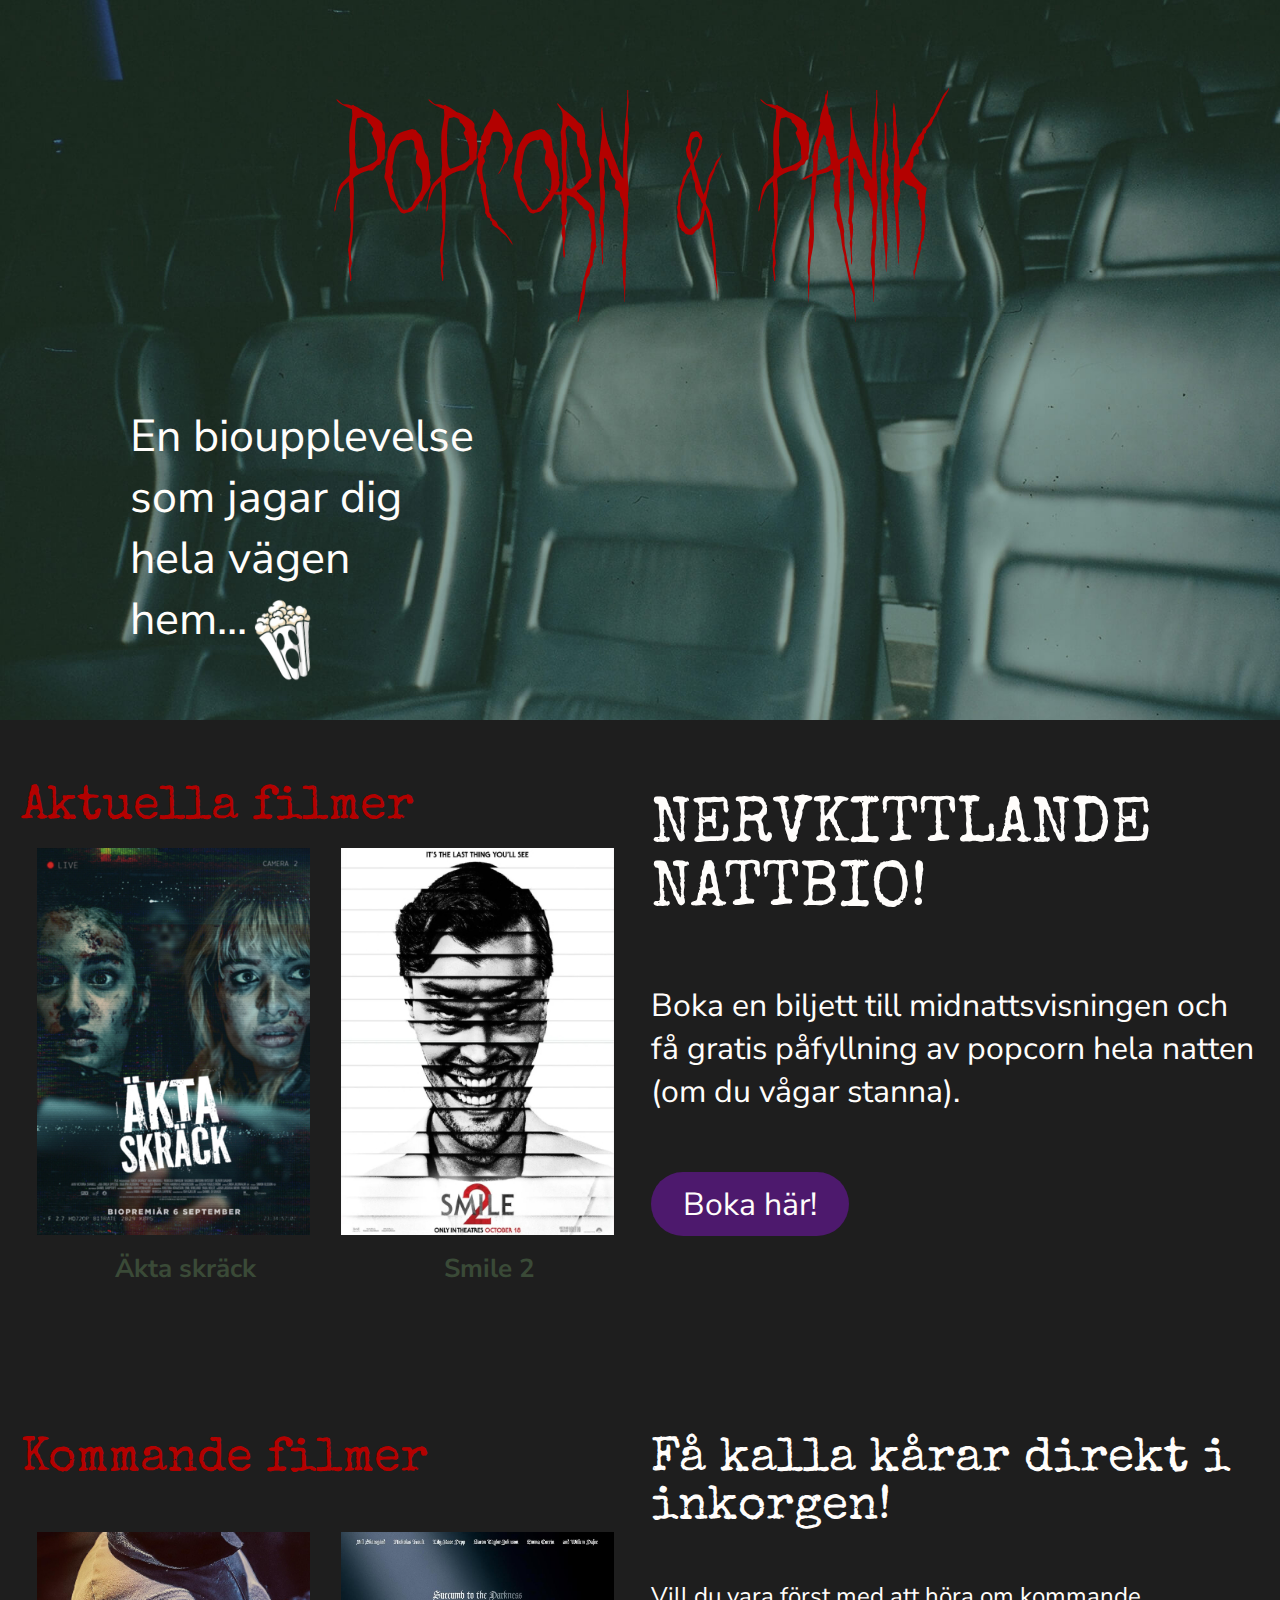
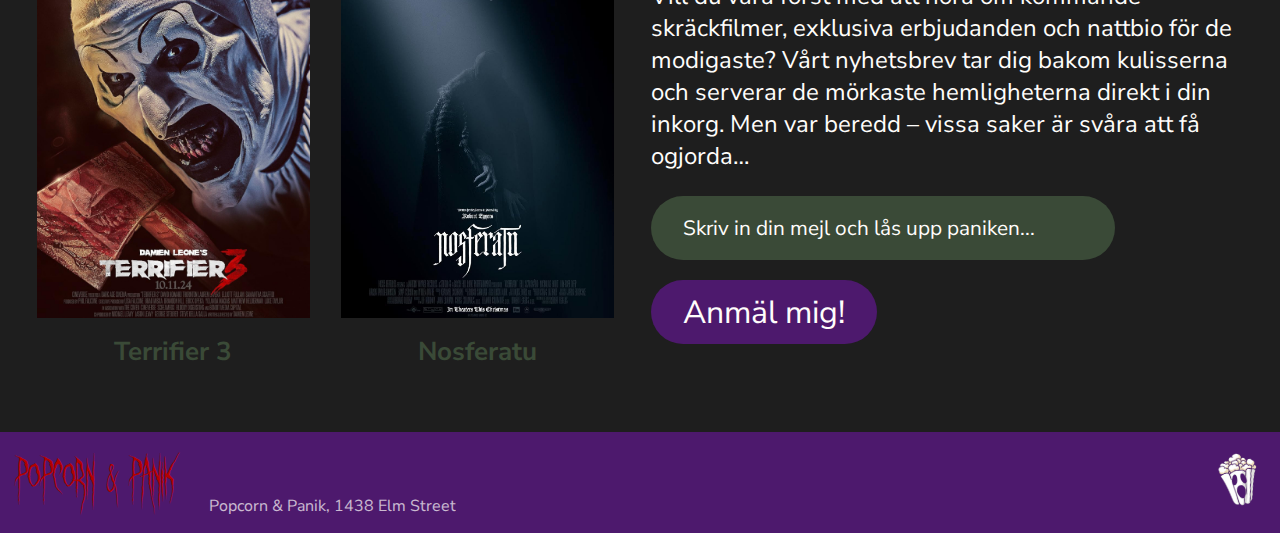
==== commit 84df0dcd: "positioned and styled the site for smile 2" ====
--- a/index.html
+++ b/index.html
@@ -33,8 +33,10 @@
         <section class="currentMovies">
             <h3 class="currentMoviesHeader">Aktuella filmer</h3>
             <div class="currentMoviesContainer">
-                <img src="assets/images/currentMovie1.jpg" alt="">
-                <img src="assets/images/currentMovie2.jpg" alt="">
+                <img src="assets/images/currentMovie1.jpg" alt="" class="currentMovieImg">
+                <img src="assets/images/currentMovie2.jpg" alt="" class="currentMovieImg">
+                <p><a href="#">Äkta skräck</a></p>
+                <p><a href="/utkast/moviePage.html">Smile 2</a></p>
             </div>
         </section>
 
@@ -51,8 +53,10 @@
         <section class="upcomingMovies">
             <h3 class="upcomingMoviesHeader">Kommande filmer</h3>
             <div class="upcomingMoviesContainer">
-                <img src="/assets/images/upcoming1.jpg" alt="Filmaffisch för Terrifier 3 med en skrämmande clown med vassa tänder, vit ansiktsmålning och intensiva ögon. Han håller ett blodigt vapen.">
-                <img src="/assets/images/upcoming2.jpg" alt="Filmaffisch för Nosferatu med en mörk och dimmig bakgrund. En mystisk gestalt i en svart mantel sträcker ut en benig hand. Texten 'Succumb to the Darkness' och titeln i gotisk stil skapar en kuslig och ödesmättad stämning.">
+                <img src="/assets/images/upcoming1.jpg" alt="Filmaffisch för Terrifier 3 med en skrämmande clown med vassa tänder, vit ansiktsmålning och intensiva ögon. Han håller ett blodigt vapen." class="upcomingMovieImg">
+                <img src="/assets/images/upcoming2.jpg" alt="Filmaffisch för Nosferatu med en mörk och dimmig bakgrund. En mystisk gestalt i en svart mantel sträcker ut en benig hand. Texten 'Succumb to the Darkness' och titeln i gotisk stil skapar en kuslig och ödesmättad stämning." class="upcomingMovieImg">
+                <p><a href="#">Terrifier 3</a></p>
+                <p><a href="#">Nosferatu</a></p>
             </div>
         </section>
 
--- a/styles.css
+++ b/styles.css
@@ -32,10 +32,14 @@
     font-size: 16px;
 }
 
+html, body {
+    overflow-x: hidden;
+  }
+
 body {
     margin: 0;
     padding: 0;
-    background-color: var(--painfulPurple);
+    background-color: var(--midnightBlack);
     color: var(--boneWhite);
     font-family: 'Nunito Sans';
 }
@@ -81,7 +85,6 @@
 /* Main content */
 
 main {
-    background-color: var(--midnightBlack);
     padding: 3rem 0 1.5rem 0;
     display: flex;
     flex-direction: row;
@@ -102,7 +105,7 @@
     font-size: 3rem;
 }
 
-img {
+.currentMovieImg, .upcomingMovieImg {
     width: 45%;
 }
 
@@ -117,7 +120,21 @@
 
 .currentMoviesContainer, .upcomingMoviesContainer {
     display: flex;
-    justify-content: space-evenly;
+    justify-content: space-around;
+    flex-direction: row;
+    flex-wrap: wrap;
+    align-content: center;
+}
+
+.currentMoviesContainer a, .upcomingMoviesContainer a {
+    text-decoration: none;
+    font-size: 26px;
+    font-weight: bold;
+    color: var(--graveyardGreen);
+}
+
+.currentMoviesContainer a:hover, .upcomingMoviesContainer a:hover {
+    color: var(--boneWhite);
 }
 
 /* Offer styling */
@@ -174,7 +191,6 @@
 .newsletterInput::placeholder{
     color: var(--boneWhite);
 }
-
 
 
 
@@ -297,6 +313,8 @@
 
     .newsletterInput {
         width: 342px;
+        height: 3rem;
+        font-size: 1rem;
     }
 
     .footerText {
@@ -312,7 +330,6 @@
         height: 44.202px;
     }
 
-
 }
 
 @media (min-width: 1024px) { /* ANVÄND INTE REM HÄR */
